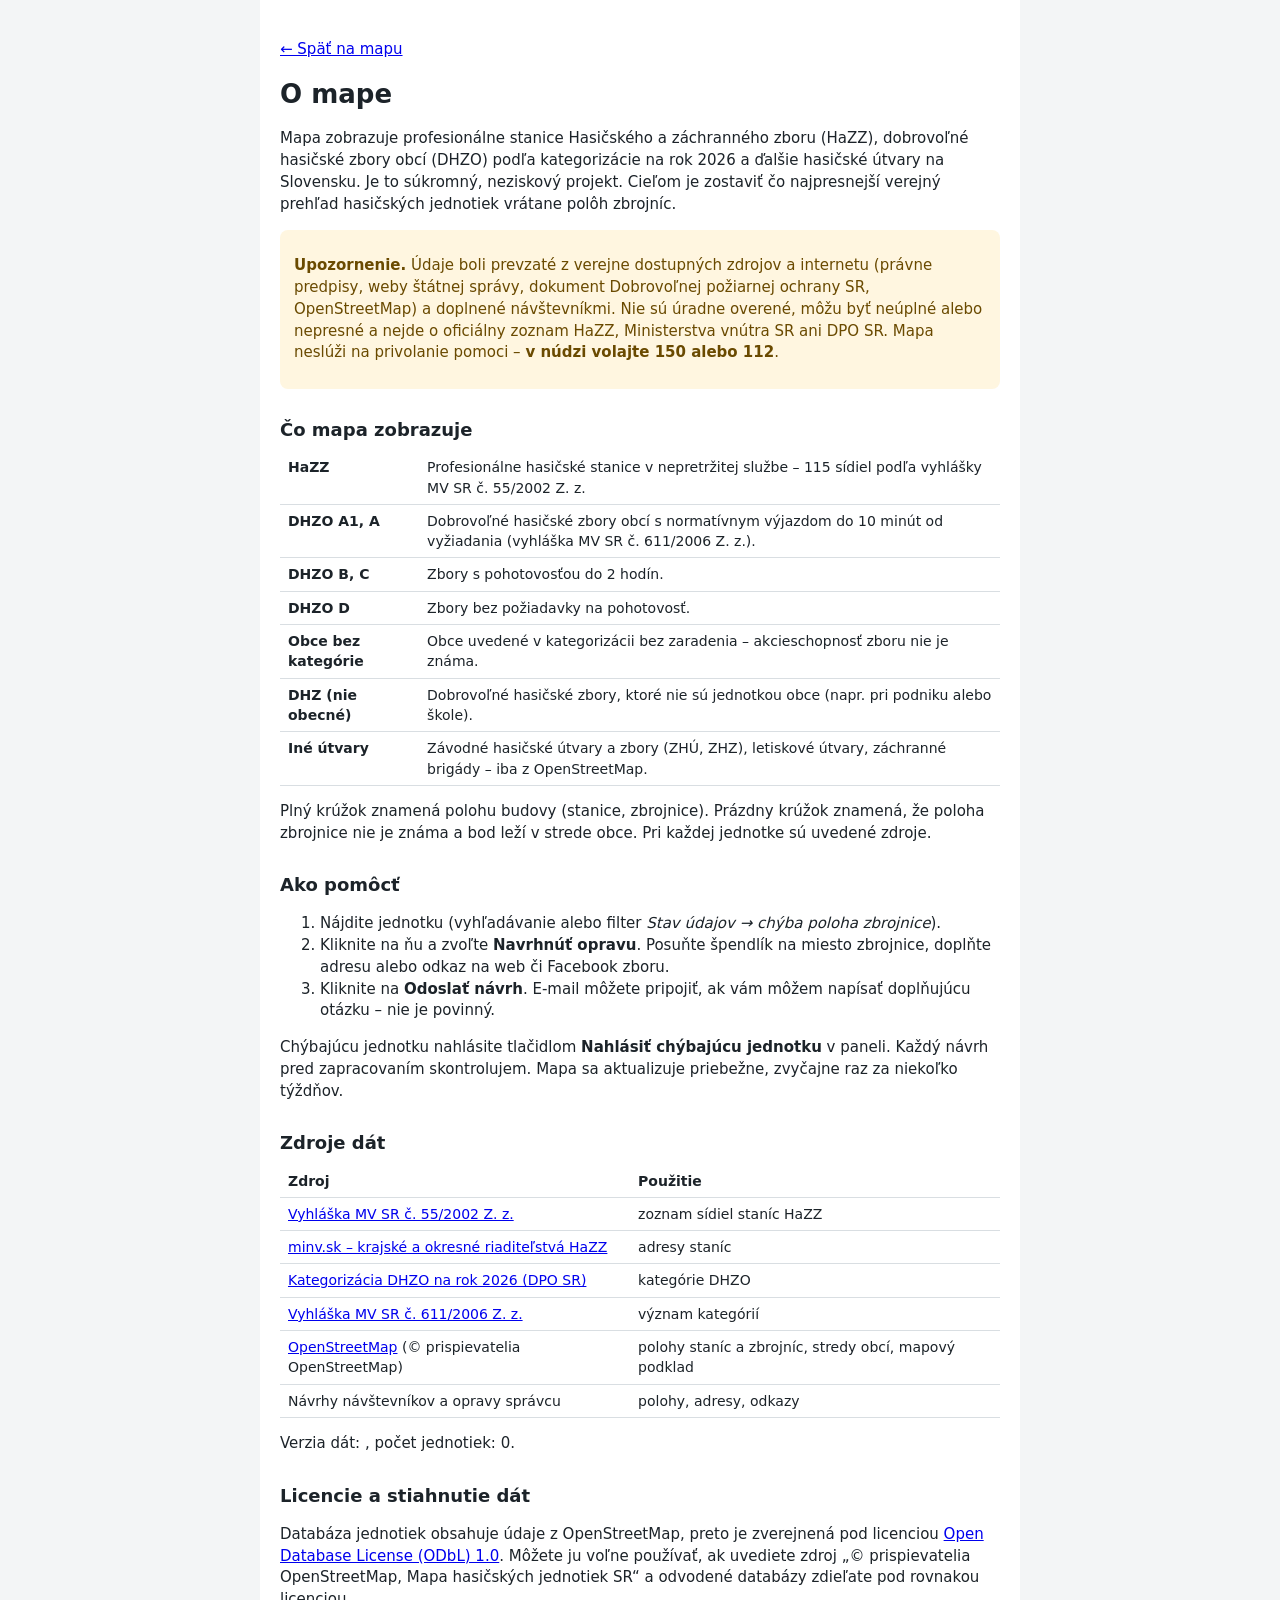
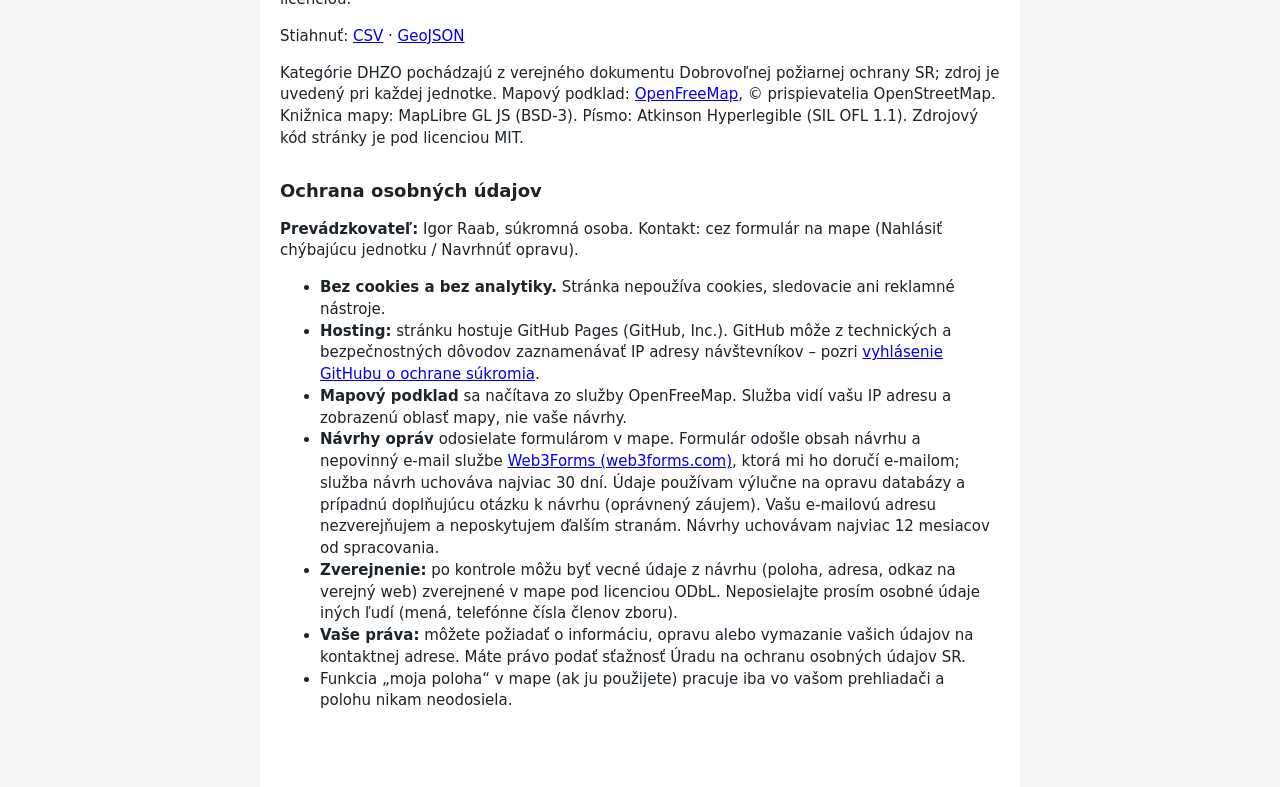
==== o-mape.html @ 76998461 "Add files via upload" ====
<!doctype html>
<html lang="sk">
<head>
  <meta charset="utf-8">
  <meta name="viewport" content="width=device-width, initial-scale=1">
  <title>O mape – Hasičské jednotky na Slovensku</title>
  <link rel="icon" href="favicon.svg" type="image/svg+xml">
  <link rel="stylesheet" href="styles.css">
  <style>html, body { height: auto; background: var(--paper-2); }</style>
</head>
<body>
  <main class="doc">
    <p><a href="./">← Späť na mapu</a></p>
    <h1>O mape</h1>
    <p>Mapa zobrazuje profesionálne stanice Hasičského a záchranného zboru (HaZZ), dobrovoľné hasičské zbory obcí (DHZO) podľa kategorizácie na rok 2026 a ďalšie hasičské útvary na Slovensku. Je to súkromný, neziskový projekt. Cieľom je zostaviť čo najpresnejší verejný prehľad hasičských jednotiek vrátane polôh zbrojníc.</p>

    <div class="alert">
      <p><b>Upozornenie.</b> Údaje boli prevzaté z verejne dostupných zdrojov a internetu (právne predpisy, weby štátnej správy, dokument Dobrovoľnej požiarnej ochrany SR, OpenStreetMap) a doplnené návštevníkmi. Nie sú úradne overené, môžu byť neúplné alebo nepresné a nejde o oficiálny zoznam HaZZ, Ministerstva vnútra SR ani DPO SR. Mapa neslúži na privolanie pomoci – <b>v núdzi volajte 150 alebo 112</b>.</p>
    </div>

    <h2>Čo mapa zobrazuje</h2>
    <table>
      <tr><th>HaZZ</th><td>Profesionálne hasičské stanice v nepretržitej službe – 115 sídiel podľa vyhlášky MV SR č. 55/2002 Z. z.</td></tr>
      <tr><th>DHZO A1, A</th><td>Dobrovoľné hasičské zbory obcí s normatívnym výjazdom do 10 minút od vyžiadania (vyhláška MV SR č. 611/2006 Z. z.).</td></tr>
      <tr><th>DHZO B, C</th><td>Zbory s pohotovosťou do 2 hodín.</td></tr>
      <tr><th>DHZO D</th><td>Zbory bez požiadavky na pohotovosť.</td></tr>
      <tr><th>Obce bez kategórie</th><td>Obce uvedené v kategorizácii bez zaradenia – akcieschopnosť zboru nie je známa.</td></tr>
      <tr><th>DHZ (nie obecné)</th><td>Dobrovoľné hasičské zbory, ktoré nie sú jednotkou obce (napr. pri podniku alebo škole).</td></tr>
      <tr><th>Iné útvary</th><td>Závodné hasičské útvary a zbory (ZHÚ, ZHZ), letiskové útvary, záchranné brigády – iba z OpenStreetMap.</td></tr>
    </table>
    <p>Plný krúžok znamená polohu budovy (stanice, zbrojnice). Prázdny krúžok znamená, že poloha zbrojnice nie je známa a bod leží v strede obce. Pri každej jednotke sú uvedené zdroje.</p>

    <h2 id="pomoc">Ako pomôcť</h2>
    <ol>
      <li>Nájdite jednotku (vyhľadávanie alebo filter <i>Stav údajov → chýba poloha zbrojnice</i>).</li>
      <li>Kliknite na ňu a zvoľte <b>Navrhnúť opravu</b>. Posuňte špendlík na miesto zbrojnice, doplňte adresu alebo odkaz na web či Facebook zboru.</li>
      <li>Kliknite na <b>Odoslať návrh</b>. E-mail môžete pripojiť, ak vám môžem napísať doplňujúcu otázku – nie je povinný.</li>
    </ol>
    <p>Chýbajúcu jednotku nahlásite tlačidlom <b>Nahlásiť chýbajúcu jednotku</b> v paneli. Každý návrh pred zapracovaním skontrolujem. Mapa sa aktualizuje priebežne, zvyčajne raz za niekoľko týždňov.</p>

    <h2 id="zdroje">Zdroje dát</h2>
    <table>
      <tr><th>Zdroj</th><th>Použitie</th></tr>
      <tr><td><a href="https://static.slov-lex.sk/static/SK/ZZ/2002/55/20190601.html">Vyhláška MV SR č. 55/2002 Z. z.</a></td><td>zoznam sídiel staníc HaZZ</td></tr>
      <tr><td><a href="https://www.minv.sk/?hasici-zachranari">minv.sk – krajské a okresné riaditeľstvá HaZZ</a></td><td>adresy staníc</td></tr>
      <tr><td><a href="https://www.dposr.sk/images/2026/kategorizacia_dhzo_2026.pdf">Kategorizácia DHZO na rok 2026 (DPO SR)</a></td><td>kategórie DHZO</td></tr>
      <tr><td><a href="https://static.slov-lex.sk/static/SK/ZZ/2006/611/20250301.html">Vyhláška MV SR č. 611/2006 Z. z.</a></td><td>význam kategórií</td></tr>
      <tr><td><a href="https://www.openstreetmap.org/copyright">OpenStreetMap</a> (© prispievatelia OpenStreetMap)</td><td>polohy staníc a zbrojníc, stredy obcí, mapový podklad</td></tr>
      <tr><td>Návrhy návštevníkov a opravy správcu</td><td>polohy, adresy, odkazy</td></tr>
    </table>
    <p id="dataVersion"></p>

    <h2 id="licencie">Licencie a stiahnutie dát</h2>
    <p>Databáza jednotiek obsahuje údaje z OpenStreetMap, preto je zverejnená pod licenciou <a href="https://opendatacommons.org/licenses/odbl/1-0/">Open Database License (ODbL) 1.0</a>. Môžete ju voľne používať, ak uvediete zdroj „© prispievatelia OpenStreetMap, Mapa hasičských jednotiek SR“ a odvodené databázy zdieľate pod rovnakou licenciou.</p>
    <p>Stiahnuť: <a href="data/jednotky.csv" download>CSV</a> · <a href="data/jednotky.geojson" download>GeoJSON</a></p>
    <p>Kategórie DHZO pochádzajú z verejného dokumentu Dobrovoľnej požiarnej ochrany SR; zdroj je uvedený pri každej jednotke. Mapový podklad: <a href="https://openfreemap.org/">OpenFreeMap</a>, © prispievatelia OpenStreetMap. Knižnica mapy: MapLibre GL JS (BSD-3). Písmo: Atkinson Hyperlegible (SIL OFL 1.1). Zdrojový kód stránky je pod licenciou MIT.</p>

    <h2 id="sukromie">Ochrana osobných údajov</h2>
    <p><b>Prevádzkovateľ:</b> <span id="operator"></span>, súkromná osoba. Kontakt: <span id="contact"></span>.</p>
    <ul>
      <li><b>Bez cookies a bez analytiky.</b> Stránka nepoužíva cookies, sledovacie ani reklamné nástroje.</li>
      <li><b>Hosting:</b> stránku hostuje GitHub Pages (GitHub, Inc.). GitHub môže z technických a bezpečnostných dôvodov zaznamenávať IP adresy návštevníkov – pozri <a href="https://docs.github.com/en/site-policy/privacy-policies/github-general-privacy-statement">vyhlásenie GitHubu o ochrane súkromia</a>.</li>
      <li><b>Mapový podklad</b> sa načítava zo služby OpenFreeMap. Služba vidí vašu IP adresu a zobrazenú oblasť mapy, nie vaše návrhy.</li>
      <li><b>Návrhy opráv</b> odosielate formulárom v mape. Formulár odošle obsah návrhu a nepovinný e-mail službe <span id="provider"></span>, ktorá mi ho doručí e-mailom; služba návrh uchováva najviac 30 dní. Údaje používam výlučne na opravu databázy a prípadnú doplňujúcu otázku k návrhu (oprávnený záujem). Vašu e-mailovú adresu nezverejňujem a neposkytujem ďalším stranám. Návrhy uchovávam <span id="retention"></span> od spracovania.</li>
      <li><b>Zverejnenie:</b> po kontrole môžu byť vecné údaje z návrhu (poloha, adresa, odkaz na verejný web) zverejnené v mape pod licenciou ODbL. Neposielajte prosím osobné údaje iných ľudí (mená, telefónne čísla členov zboru).</li>
      <li><b>Vaše práva:</b> môžete požiadať o informáciu, opravu alebo vymazanie vašich údajov na kontaktnej adrese. Máte právo podať sťažnosť Úradu na ochranu osobných údajov SR.</li>
      <li>Funkcia „moja poloha“ v mape (ak ju použijete) pracuje iba vo vašom prehliadači a polohu nikam neodosiela.</li>
    </ul>
  </main>
  <script src="config.js"></script>
  <script src="data/units.js"></script>
  <script>
    (function () {
      var c = window.SITE_CONFIG || {}, e = c.contactEmail || {};
      var prov = document.getElementById("provider");
      var pa = document.createElement("a");
      if (c.formProvider === "formsubmit") { pa.href = "https://formsubmit.co/"; pa.textContent = "FormSubmit (formsubmit.co)"; }
      else { pa.href = "https://web3forms.com/privacy"; pa.textContent = "Web3Forms (web3forms.com)"; }
      prov.appendChild(pa);
      var mail = e.user && e.domain ? e.user + "@" + e.domain : "";
      document.getElementById("operator").textContent = c.operator || "";
      document.getElementById("retention").textContent = c.retention || "";
      var ct = document.getElementById("contact");
      if (mail) { var a = document.createElement("a"); a.href = "mailto:" + mail; a.textContent = mail; ct.appendChild(a); }
      else ct.textContent = "cez formulár na mape (Nahlásiť chýbajúcu jednotku / Navrhnúť opravu)";
      var m = (window.FIRE_DATA || {}).metadata || {};
      document.getElementById("dataVersion").textContent = "Verzia dát: " + (m.version || m.generated || "") + ", počet jednotiek: " + ((window.FIRE_DATA || {}).features || []).length + ".";
    })();
  </script>
</body>
</html>
---- styles.css ----
[hidden] { display: none !important; }
/* Písmo Atkinson Hyperlegible (SIL OFL 1.1) je hostené lokálne – žiadne požiadavky na Google Fonts. */
@font-face { font-family: "Atkinson Hyperlegible"; font-weight: 400; font-display: swap; src: url(fonts/atkinson-hyperlegible-latin-ext-400-normal.woff2) format("woff2"); unicode-range: U+0100-02BA, U+02BD-02C5, U+02C7-02CC, U+02CE-02D7, U+02DD-02FF, U+0304, U+0308, U+0329, U+1D00-1DBF, U+1E00-1E9F, U+1EF2-1EFF, U+2020, U+20A0-20AB, U+20AD-20C0, U+2113, U+2C60-2C7F, U+A720-A7FF; }
@font-face { font-family: "Atkinson Hyperlegible"; font-weight: 700; font-display: swap; src: url(fonts/atkinson-hyperlegible-latin-ext-700-normal.woff2) format("woff2"); unicode-range: U+0100-02BA, U+02BD-02C5, U+02C7-02CC, U+02CE-02D7, U+02DD-02FF, U+0304, U+0308, U+0329, U+1D00-1DBF, U+1E00-1E9F, U+1EF2-1EFF, U+2020, U+20A0-20AB, U+20AD-20C0, U+2113, U+2C60-2C7F, U+A720-A7FF; }
@font-face { font-family: "Atkinson Hyperlegible"; font-weight: 400; font-display: swap; src: url(fonts/atkinson-hyperlegible-latin-400-normal.woff2) format("woff2"); unicode-range: U+0000-00FF, U+0131, U+0152-0153, U+02BB-02BC, U+02C6, U+02DA, U+02DC, U+0304, U+0308, U+0329, U+2000-206F, U+20AC, U+2122, U+2191, U+2193, U+2212, U+2215, U+FEFF, U+FFFD; }
@font-face { font-family: "Atkinson Hyperlegible"; font-weight: 700; font-display: swap; src: url(fonts/atkinson-hyperlegible-latin-700-normal.woff2) format("woff2"); unicode-range: U+0000-00FF, U+0131, U+0152-0153, U+02BB-02BC, U+02C6, U+02DA, U+02DC, U+0304, U+0308, U+0329, U+2000-206F, U+20AC, U+2122, U+2191, U+2193, U+2212, U+2215, U+FEFF, U+FFFD; }

:root {
  /* farby nesú význam: červená = profesionálna stanica, modrá → žltá = pohotovosť DHZO */
  --c-hazz: #d0202a;
  --c-a1: #123a63;
  --c-a: #2a6d9b;
  --c-b: #3f9e93;
  --c-c: #93b34a;
  --c-d: #e2b93b;
  --c-none: #8d969c;
  --c-other: #7a4e9e;
  --c-dhz: #8a5a3c;
  --warn-bg: #fff6e0;
  --warn-ink: #6a4a00;

  --ink: #1c2329;
  --ink-soft: #55616b;
  --line: #d9dee2;
  --paper: #ffffff;
  --paper-2: #f3f5f6;
  --focus: #1b6fd1;

  --font: "Atkinson Hyperlegible", system-ui, -apple-system, "Segoe UI", sans-serif;
  --panel-w: 340px;
}

* { box-sizing: border-box; }
html, body { height: 100%; margin: 0; }
body {
  font-family: var(--font);
  color: var(--ink);
  background: var(--paper-2);
  font-size: 15px;
  line-height: 1.45;
}

.app { display: flex; height: 100%; }

/* ---------- panel ---------- */
.panel {
  width: var(--panel-w);
  flex: 0 0 var(--panel-w);
  background: var(--paper);
  border-right: 1px solid var(--line);
  display: flex;
  flex-direction: column;
  z-index: 2;
}
.panel-head { padding: 20px 20px 14px; border-bottom: 1px solid var(--line); position: relative; }
.panel-head h1 { font-size: 21px; line-height: 1.2; margin: 0 0 6px; font-weight: 700; letter-spacing: -0.01em; }
.lede { margin: 0; color: var(--ink-soft); font-size: 14px; }
.sheet-toggle { display: none; }
.panel-body { padding: 16px 20px 24px; overflow-y: auto; flex: 1; }

.field-label { display: block; font-weight: 700; font-size: 13px; margin-bottom: 6px; }
.field, .search, .layers { margin-bottom: 18px; }

input[type="search"], select {
  width: 100%;
  font: inherit;
  padding: 9px 11px;
  border: 1px solid #b9c1c7;
  border-radius: 6px;
  background: var(--paper);
  color: var(--ink);
}
:focus-visible { outline: 3px solid var(--focus); outline-offset: 2px; }

.search { position: relative; }
.results {
  position: absolute; left: 0; right: 0; top: 100%;
  margin: 4px 0 0; padding: 4px; list-style: none;
  background: var(--paper); border: 1px solid var(--line); border-radius: 6px;
  box-shadow: 0 6px 18px rgba(28, 35, 41, .14);
  max-height: 300px; overflow-y: auto; z-index: 5;
}
.results li { padding: 7px 9px; border-radius: 4px; cursor: pointer; display: flex; gap: 8px; align-items: baseline; }
.results li[aria-selected="true"], .results li:hover { background: var(--paper-2); }
.results .r-name { font-weight: 700; }
.results .r-meta { color: var(--ink-soft); font-size: 13px; }
.results .empty { color: var(--ink-soft); cursor: default; }

.layers { border: 0; padding: 0; margin-left: 0; margin-right: 0; }
.layer-row {
  display: grid; grid-template-columns: 22px 18px 1fr auto; align-items: center; gap: 8px;
  padding: 6px 0; cursor: pointer;
}
.layer-row + .layer-row { border-top: 1px solid var(--paper-2); }
.layer-row input { margin: 0; width: 17px; height: 17px; accent-color: var(--ink); }
.layer-row .name { font-size: 14.5px; }
.layer-row .hint { display: block; color: var(--ink-soft); font-size: 12.5px; line-height: 1.3; }
.layer-row .count { font-variant-numeric: tabular-nums; color: var(--ink-soft); font-size: 13px; }
.layer-row.group-start { margin-top: 6px; border-top: 1px solid var(--line); padding-top: 10px; }

.swatch { width: 14px; height: 14px; border-radius: 50%; display: inline-block; }
.swatch.hazz { box-shadow: 0 0 0 2px #fff, 0 0 0 4px var(--c-hazz); }

.switch { display: flex; gap: 8px; align-items: center; cursor: pointer; font-size: 14.5px; }
.switch input { width: 17px; height: 17px; accent-color: var(--ink); margin: 0; }
.key { display: flex; gap: 16px; margin: 8px 0 18px 25px; color: var(--ink-soft); font-size: 13px; }
.key-item { display: inline-flex; gap: 6px; align-items: center; }
.dot { width: 11px; height: 11px; border-radius: 50%; display: inline-block; }
.dot-solid { background: var(--ink-soft); border: 1.5px solid #fff; box-shadow: 0 0 0 1px var(--ink-soft); }
.dot-ring { border: 2px solid var(--ink-soft); background: transparent; }

.about { border-top: 1px solid var(--line); padding-top: 12px; font-size: 14px; color: var(--ink-soft); }
.about summary { cursor: pointer; font-weight: 700; color: var(--ink); }
.about p { margin: 10px 0; }
.sources { padding-left: 18px; margin: 10px 0; }
.sources li { margin-bottom: 4px; }
.sources a { color: var(--focus); }
.disclaimer { font-size: 13px; }

/* ---------- mapa ---------- */
.map-wrap { position: relative; flex: 1; min-width: 0; }
#map { position: absolute; inset: 0; }
.maplibregl-popup-content { font-family: var(--font); }
.maplibregl-ctrl-attrib { font-family: var(--font); font-size: 11px; }

.notice {
  position: absolute; bottom: 44px; left: 50%; transform: translateX(-50%);
  background: var(--ink); color: #fff; padding: 8px 14px; border-radius: 6px;
  font-size: 13.5px; max-width: min(560px, calc(100% - 24px)); z-index: 3;
}

/* ---------- detail ---------- */
.detail {
  position: absolute; top: 12px; right: 12px; width: 360px; max-height: calc(100% - 24px);
  overflow-y: auto; background: var(--paper); border-radius: 8px;
  border: 1px solid var(--line); box-shadow: 0 10px 30px rgba(28, 35, 41, .18);
  padding: 18px 18px 16px; z-index: 3;
}
.detail-close {
  position: absolute; top: 8px; right: 8px; width: 32px; height: 32px;
  border: 0; background: transparent; font-size: 24px; line-height: 1; cursor: pointer;
  color: var(--ink-soft); border-radius: 6px;
}
.detail-close:hover { background: var(--paper-2); }
.d-kind { display: flex; align-items: center; gap: 8px; font-size: 13.5px; color: var(--ink-soft); margin-bottom: 4px; padding-right: 30px; }
.d-name { font-size: 19px; line-height: 1.25; margin: 0 0 12px; padding-right: 30px; }
.d-grid { display: grid; grid-template-columns: 112px 1fr; gap: 6px 10px; margin: 0 0 12px; font-size: 14px; }
.d-grid dt { color: var(--ink-soft); }
.d-grid dd { margin: 0; }
.badge { display: inline-block; font-weight: 700; padding: 1px 8px; border-radius: 4px; color: #fff; font-size: 13px; }
.badge.light { color: var(--ink); }
.conf { display: inline-flex; gap: 3px; vertical-align: middle; margin-right: 6px; }
.conf i { width: 8px; height: 8px; border-radius: 2px; background: var(--line); }
.conf i.on { background: var(--ink); }
.d-section { border-top: 1px solid var(--line); padding-top: 10px; margin-top: 10px; font-size: 13.5px; }
.d-section h3 { font-size: 13.5px; margin: 0 0 6px; }
.d-section ul { margin: 0; padding-left: 18px; }
.d-section li { margin-bottom: 3px; }
.d-section a { color: var(--focus); word-break: break-word; }
.d-notes { color: var(--ink-soft); margin: 0; }
.d-coords { font-variant-numeric: tabular-nums; }
.copy { font: inherit; font-size: 12.5px; padding: 2px 8px; margin-left: 6px; border: 1px solid #b9c1c7; background: var(--paper); border-radius: 4px; cursor: pointer; }


/* ---------- doplnky verejnej mapy ---------- */
.help-box { background: var(--warn-bg); border-radius: 8px; padding: 10px 12px; margin-bottom: 16px; font-size: 14px; }
.help-box h2 { font-size: 15px; margin: 0 0 4px; }
.help-box p { margin: 0 0 8px; color: var(--warn-ink); }
.field-row { display: grid; grid-template-columns: 1fr 1fr; gap: 10px; }
.btn-row { display: flex; flex-wrap: wrap; gap: 6px; }
.btn { font: inherit; font-size: 14px; padding: 7px 12px; border-radius: 6px; border: 1px solid #b9c1c7; background: var(--paper); color: var(--ink); cursor: pointer; line-height: 1.2; }
.btn:hover { background: var(--paper-2); }
.btn.primary { background: var(--ink); border-color: var(--ink); color: #fff; }
.btn.primary:hover { background: #333d45; }
.btn.small { font-size: 13px; padding: 5px 9px; }
.panel-foot { border-top: 1px solid var(--line); padding-top: 12px; font-size: 13.5px; color: var(--ink-soft); }
.panel-foot p { margin: 0 0 8px; }
.panel-foot a { color: var(--focus); }
.small { font-size: 12.5px; }
.muted { color: var(--ink-soft); }
.need { margin: -6px 0 10px; display: flex; flex-wrap: wrap; gap: 4px; }
.need-tag { font-size: 12.5px; font-weight: 700; padding: 2px 8px; border-radius: 10px; background: var(--paper-2); color: var(--ink-soft); }
.need-tag.need-poloha { background: var(--warn-bg); color: var(--warn-ink); }
.d-actions { display: flex; flex-wrap: wrap; gap: 8px; align-items: center; margin: 4px 0 6px; }
.report .lbl { display: block; font-weight: 700; font-size: 13px; margin: 10px 0 4px; }
.report fieldset { border: 0; padding: 0; margin: 0; }
.report .check { display: flex; gap: 8px; align-items: flex-start; font-size: 14px; padding: 3px 0; cursor: pointer; }
.report .check input { margin-top: 3px; width: 16px; height: 16px; accent-color: var(--ink); }
.report input[type="text"], .report input[type="url"], .report textarea {
  width: 100%; font: inherit; font-size: 14px; padding: 8px 10px; border: 1px solid #b9c1c7; border-radius: 6px; background: var(--paper); color: var(--ink);
}
.report textarea { resize: vertical; }
.report .btn-row { margin-top: 12px; }
.pos-box { display: flex; flex-wrap: wrap; align-items: center; gap: 6px 10px; background: var(--paper-2); border-radius: 6px; padding: 8px 10px; margin-top: 10px; }
.pos-box .lbl { margin: 0; flex-basis: 100%; }
.fallback { margin-top: 12px; background: var(--paper-2); border-radius: 6px; padding: 8px 10px; font-size: 13.5px; }
.fallback p { margin: 0 0 6px; }
.fallback.ok { background: #e7f4ec; color: #14532d; }
.hp { position: absolute; left: -9999px; width: 1px; height: 1px; overflow: hidden; }
.report input[type="email"] { width: 100%; font: inherit; font-size: 14px; padding: 8px 10px; border: 1px solid #b9c1c7; border-radius: 6px; background: var(--paper); color: var(--ink); }
.btn:disabled { opacity: .6; cursor: default; }
.fallback textarea { width: 100%; font-family: ui-monospace, Consolas, monospace; font-size: 12px; border: 1px solid var(--line); border-radius: 4px; padding: 6px; }
.pin { width: 26px; height: 36px; background: no-repeat center/contain url("data:image/svg+xml,%3Csvg xmlns='http://www.w3.org/2000/svg' viewBox='0 0 26 36'%3E%3Cpath d='M13 35C13 35 25 21 25 13A12 12 0 0 0 1 13C1 21 13 35 13 35Z' fill='%231c2329' stroke='%23fff' stroke-width='2'/%3E%3Ccircle cx='13' cy='13' r='4.5' fill='%23fff'/%3E%3C/svg%3E"); cursor: grab; }
.pick-hint { position: absolute; top: 12px; left: 50%; transform: translateX(-50%); display: flex; align-items: center; gap: 10px; background: var(--ink); color: #fff; padding: 8px 14px; border-radius: 6px; font-size: 13.5px; z-index: 4; max-width: min(520px, calc(100% - 24px)); text-align: center; }

.pick-hint .btn { flex: 0 0 auto; }
.pick-hint.with-detail { left: 12px; right: 392px; transform: none; max-width: none; }

/* ---------- stránka O mape ---------- */
.doc { max-width: 760px; margin: 0 auto; padding: 24px 20px 60px; background: var(--paper); min-height: 100%; }
.doc h1 { font-size: 26px; margin: 8px 0 6px; }
.doc h2 { font-size: 18px; margin: 28px 0 8px; }
.doc p, .doc li { font-size: 15px; }
.doc table { width: 100%; border-collapse: collapse; font-size: 14px; }
.doc th, .doc td { text-align: left; padding: 6px 8px; border-bottom: 1px solid var(--line); vertical-align: top; }
.doc .alert { background: var(--warn-bg); color: var(--warn-ink); border-radius: 8px; padding: 10px 14px; }

/* ---------- mobil ---------- */
@media (max-width: 760px) {
  .app { flex-direction: column-reverse; }
  .panel { width: 100%; flex: 0 0 auto; max-height: 55%; border-right: 0; border-top: 1px solid var(--line); }
  .panel.collapsed { max-height: none; }
  .panel.collapsed .panel-body, .panel.collapsed .lede { display: none; }
  .panel-head { padding: 12px 16px 10px; }
  .panel-head h1 { font-size: 17px; padding-right: 110px; }
  .sheet-toggle {
    display: block; position: absolute; top: 10px; right: 12px;
    font: inherit; font-size: 13px; padding: 5px 10px; border: 1px solid #b9c1c7; border-radius: 6px; background: var(--paper);
  }
  .panel-body { padding: 12px 16px 20px; }
  .detail { left: 8px; right: 8px; width: auto; top: 8px; max-height: 62%; }
  .field-row { grid-template-columns: 1fr; }

}

@media (prefers-reduced-motion: reduce) {
  * { scroll-behavior: auto !important; }
}

@media (max-width: 760px) {
  .pick-hint, .pick-hint.with-detail { top: auto; bottom: 28px; left: 8px; right: 8px; transform: none; max-width: none; font-size: 13px; padding: 8px 10px; }
}
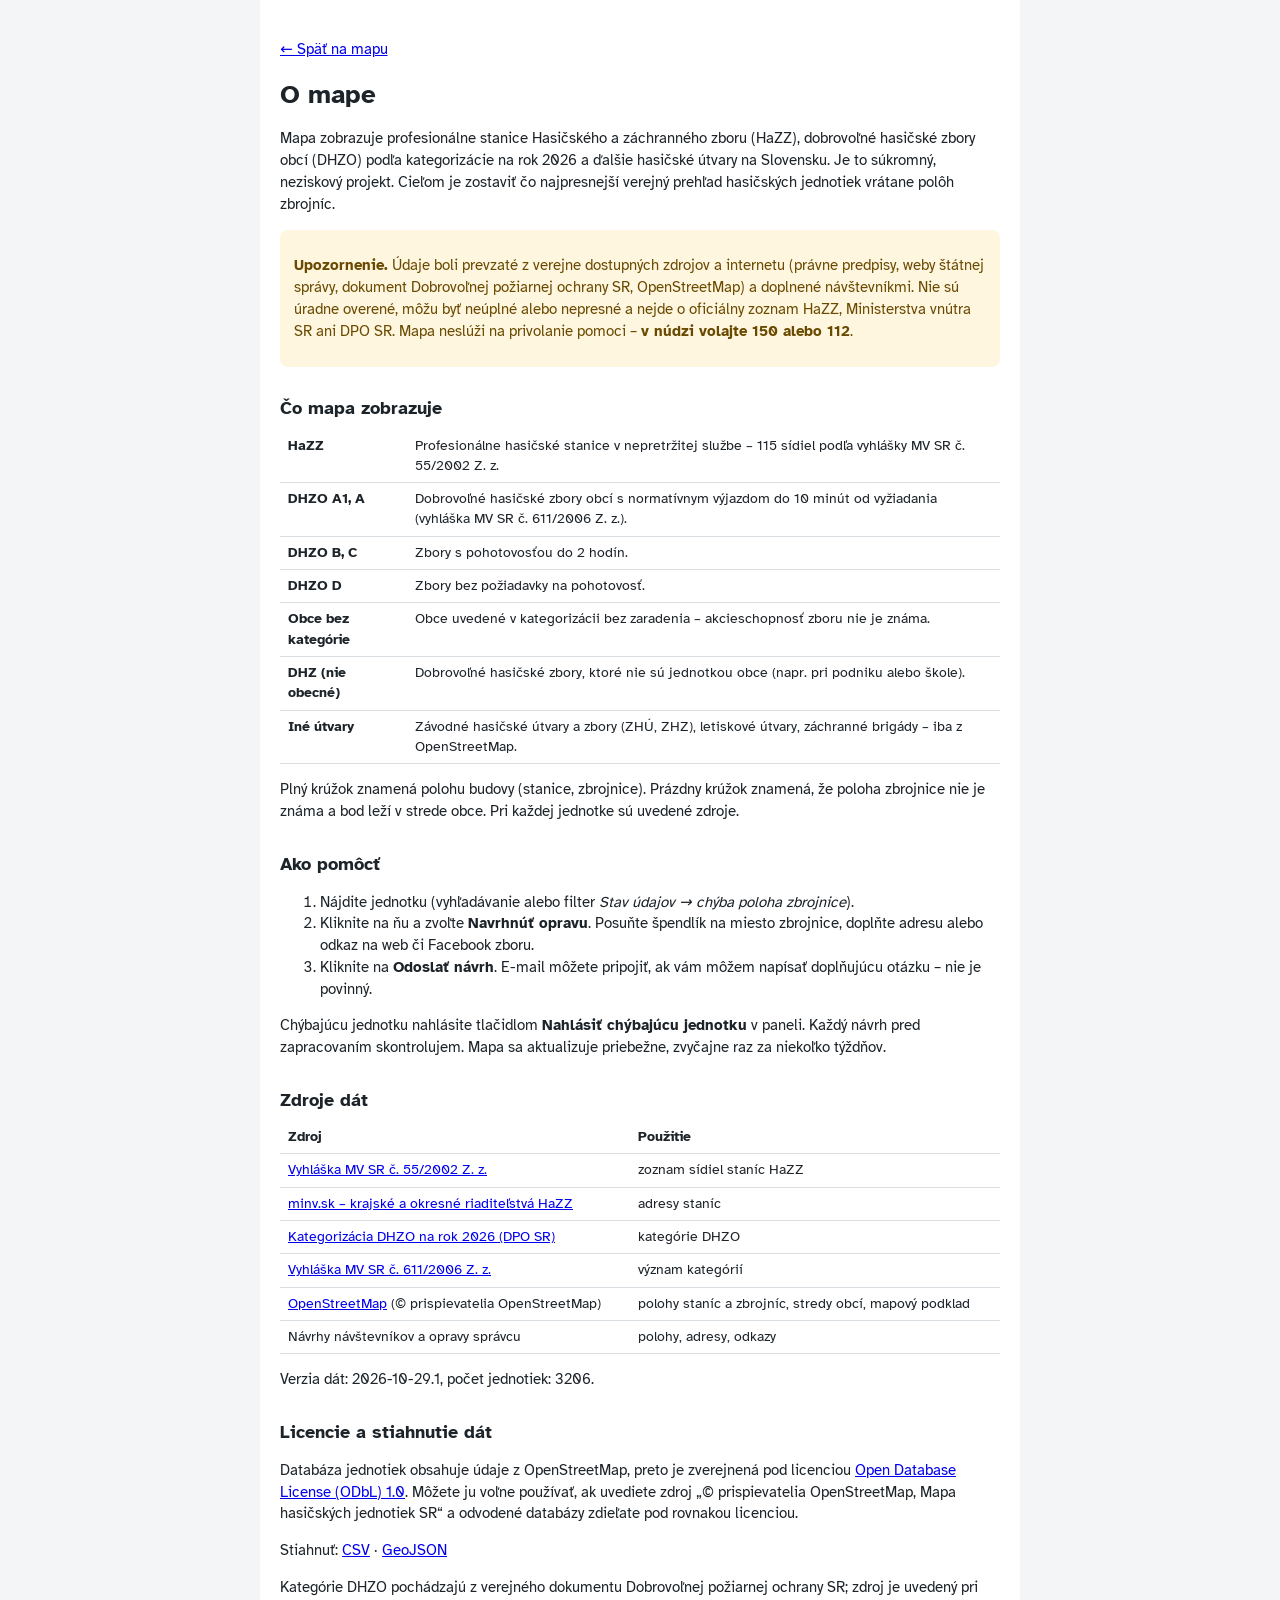
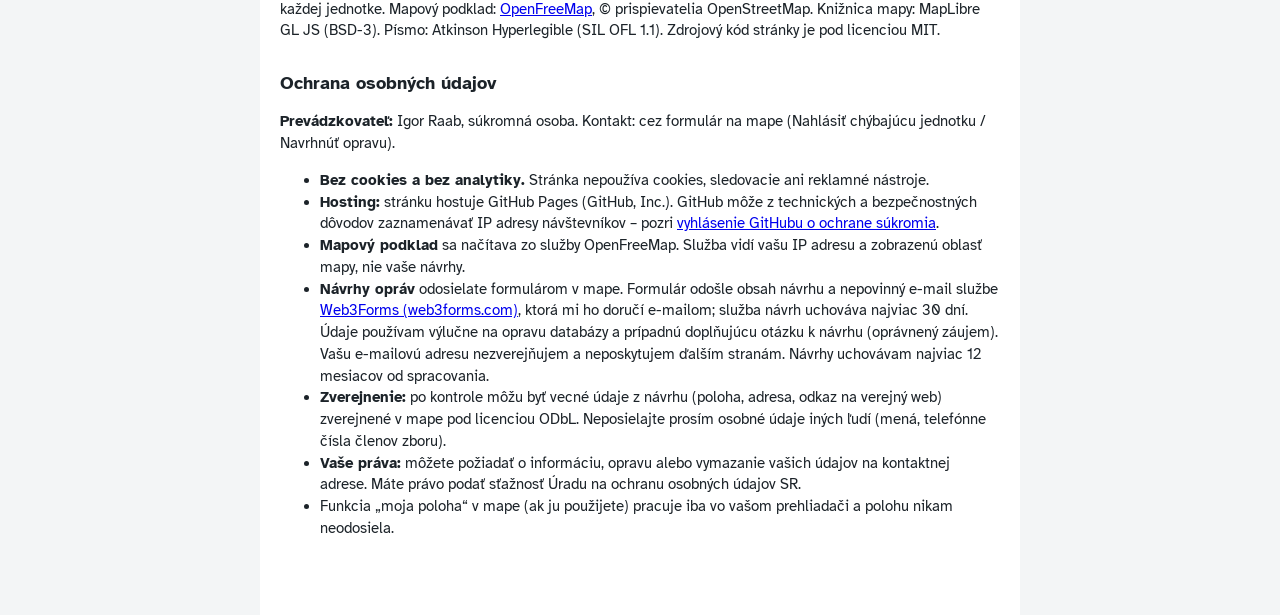
==== commit 0a27d784: "Add files via upload" ====
--- a/o-mape.html
+++ b/o-mape.html
@@ -73,10 +73,17 @@
     (function () {
       var c = window.SITE_CONFIG || {}, e = c.contactEmail || {};
       var prov = document.getElementById("provider");
-      var pa = document.createElement("a");
-      if (c.formProvider === "formsubmit") { pa.href = "https://formsubmit.co/"; pa.textContent = "FormSubmit (formsubmit.co)"; }
-      else { pa.href = "https://web3forms.com/privacy"; pa.textContent = "Web3Forms (web3forms.com)"; }
-      prov.appendChild(pa);
+      var P = {
+        web3forms: ["https://web3forms.com/privacy", "Web3Forms (web3forms.com)", !!c.web3formsKey],
+        formsubmit: ["https://formsubmit.co/", "FormSubmit (formsubmit.co)", !!c.formsubmitId]
+      };
+      var main = c.formProvider === "formsubmit" ? "formsubmit" : "web3forms";
+      var order = [main, main === "formsubmit" ? "web3forms" : "formsubmit"].filter(function (k) { return P[k][2]; });
+      if (!order.length) order = [main];
+      order.forEach(function (k, i) {
+        if (i) prov.appendChild(document.createTextNode(" alebo záložne "));
+        var pa = document.createElement("a"); pa.href = P[k][0]; pa.textContent = P[k][1]; prov.appendChild(pa);
+      });
       var mail = e.user && e.domain ? e.user + "@" + e.domain : "";
       document.getElementById("operator").textContent = c.operator || "";
       document.getElementById("retention").textContent = c.retention || "";
--- a/styles.css
+++ b/styles.css
@@ -240,3 +240,5 @@
 @media (max-width: 760px) {
   .pick-hint, .pick-hint.with-detail { top: auto; bottom: 28px; left: 8px; right: 8px; transform: none; max-width: none; font-size: 13px; padding: 8px 10px; }
 }
+
+.check.confirm { align-items: flex-start; gap: .5rem; padding: .6rem .7rem; margin-bottom: .6rem; border: 1px solid var(--line, #cfd4da); border-radius: 8px; background: #f2f8f2; }
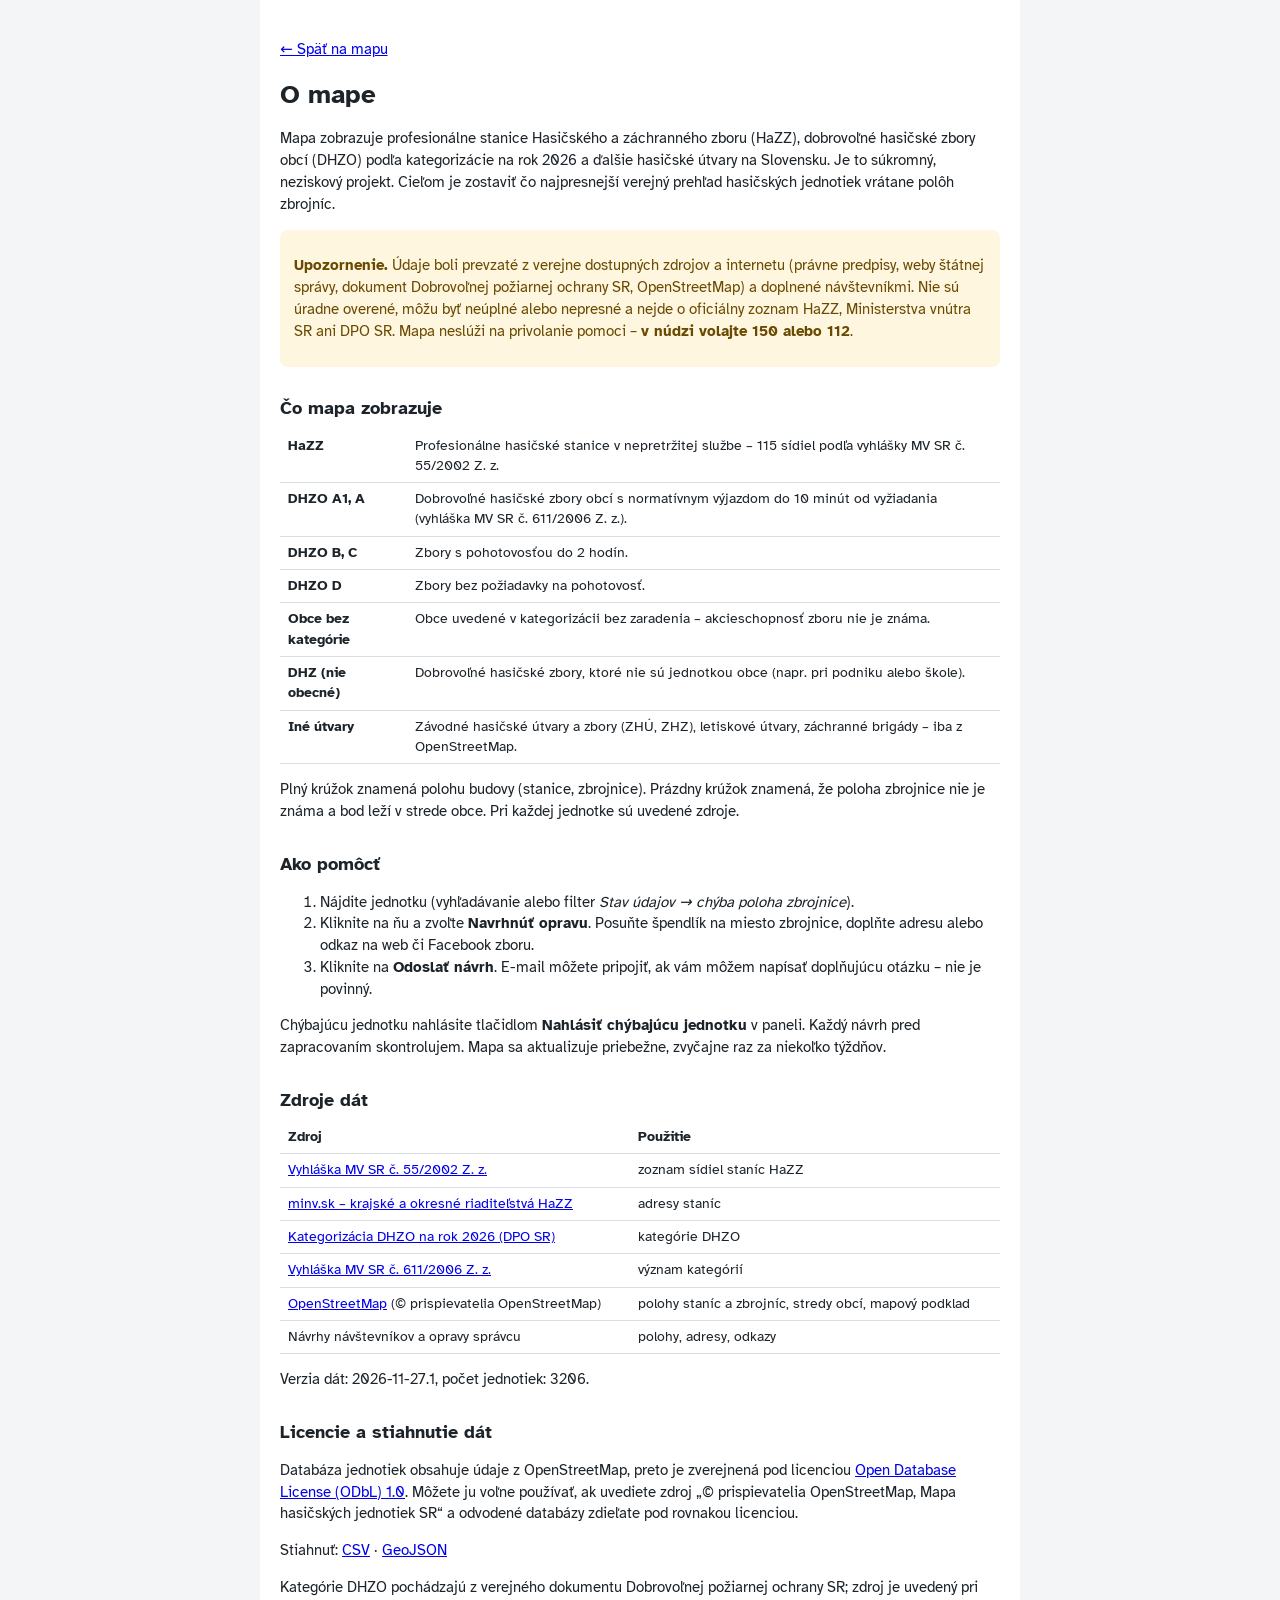
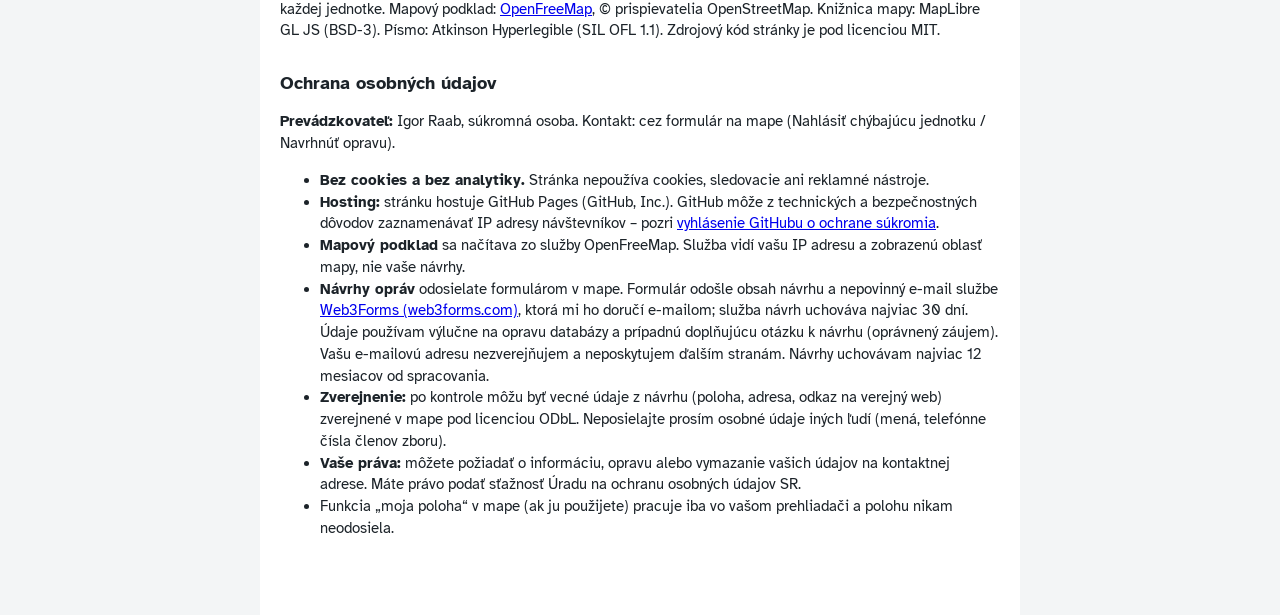
==== commit 0622b862: "Miloslavov: poloha overená; verzie súborov proti starej cache - DHZO Miloslavov: poloha zbrojnice na" ====
--- a/o-mape.html
+++ b/o-mape.html
@@ -5,7 +5,7 @@
   <meta name="viewport" content="width=device-width, initial-scale=1">
   <title>O mape – Hasičské jednotky na Slovensku</title>
   <link rel="icon" href="favicon.svg" type="image/svg+xml">
-  <link rel="stylesheet" href="styles.css">
+  <link rel="stylesheet" href="styles.css?v=202611271726">
   <style>html, body { height: auto; background: var(--paper-2); }</style>
 </head>
 <body>
@@ -67,8 +67,8 @@
       <li>Funkcia „moja poloha“ v mape (ak ju použijete) pracuje iba vo vašom prehliadači a polohu nikam neodosiela.</li>
     </ul>
   </main>
-  <script src="config.js"></script>
-  <script src="data/units.js"></script>
+  <script src="config.js?v=202611271726"></script>
+  <script src="data/units.js?v=202611271726"></script>
   <script>
     (function () {
       var c = window.SITE_CONFIG || {}, e = c.contactEmail || {};
--- a/styles.css
+++ b/styles.css
@@ -229,6 +229,8 @@
   }
   .panel-body { padding: 12px 16px 20px; }
   .detail { left: 8px; right: 8px; width: auto; top: 8px; max-height: 62%; }
+  /* formulár na mobile: celá obrazovka, aby bolo vidno všetky polia */
+  .detail.form { position: fixed; inset: 0; left: 0; right: 0; top: 0; max-height: none; border-radius: 0; border: 0; z-index: 20; padding: 18px 16px 24px; }
   .field-row { grid-template-columns: 1fr; }
 
 }
